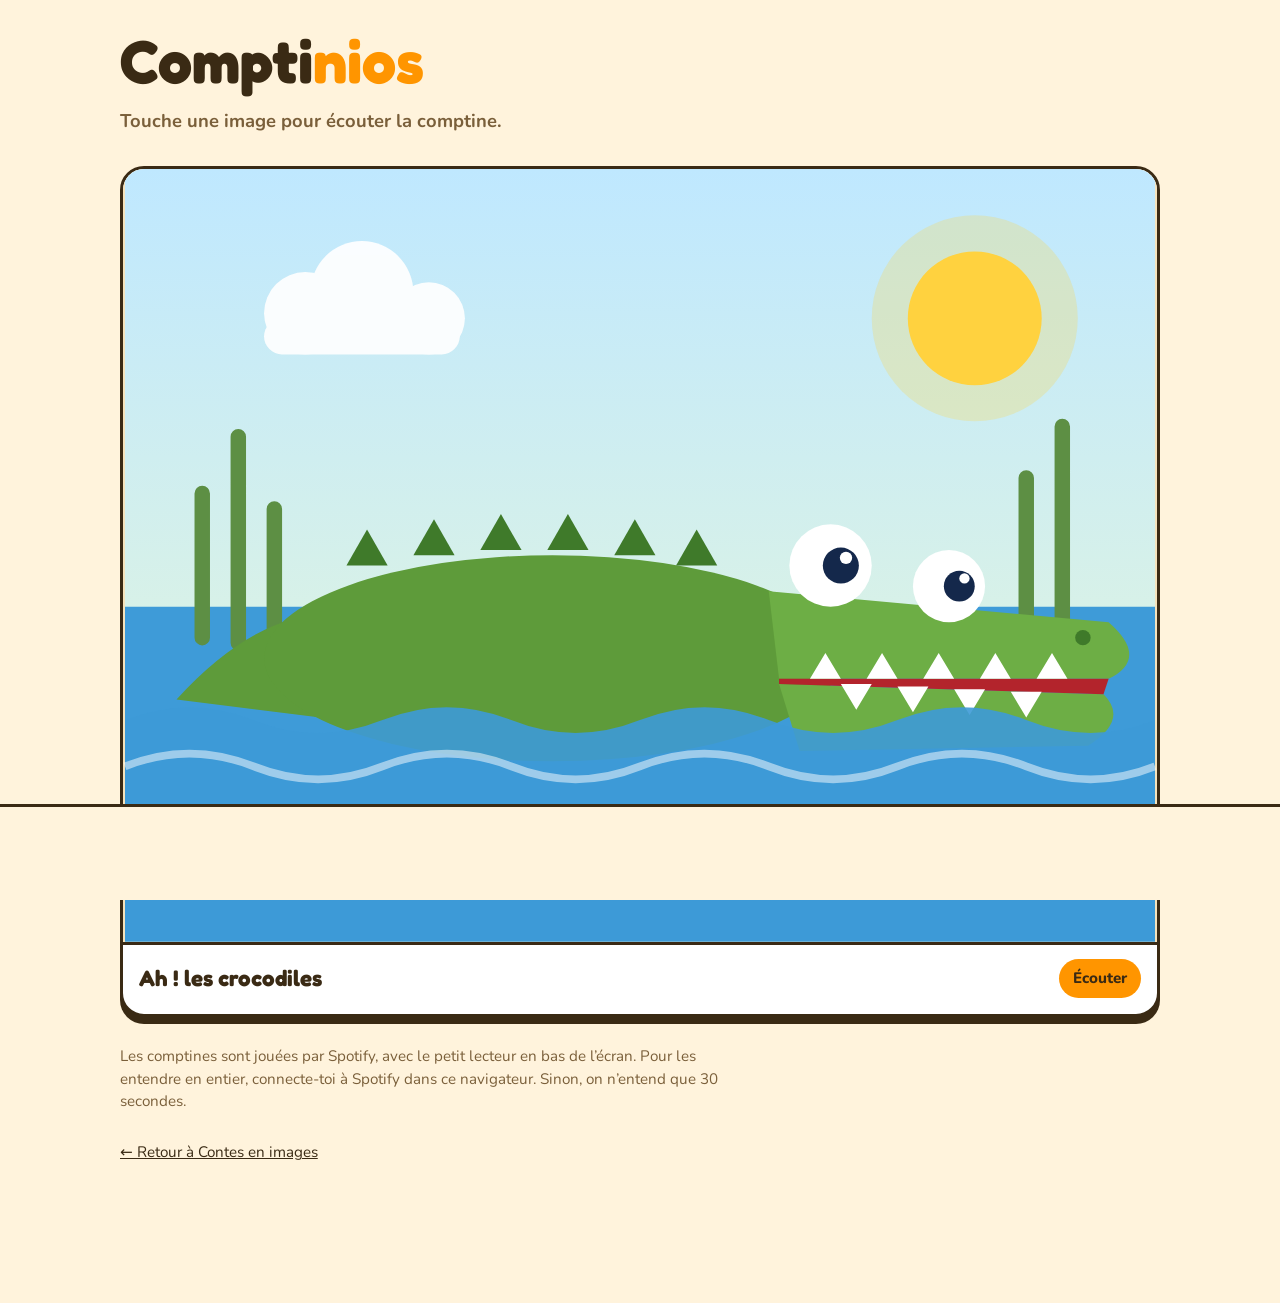
==== comptinios/index.html @ 2db014f0 "Comptinios : nouveau site de comptines (Ah ! les crocodiles) et lien depuis Contes en images Co-Auth" ====
<!doctype html>
<html lang="fr"><head><meta charset="utf-8"><meta name="viewport" content="width=device-width,initial-scale=1,viewport-fit=cover">
<title>Comptinios</title>
<link rel="preconnect" href="https://fonts.googleapis.com">
<link rel="preconnect" href="https://fonts.gstatic.com" crossorigin>
<link href="https://fonts.googleapis.com/css2?family=Fredoka:wght@500;600;700&family=Nunito:wght@500;700;800&display=swap" rel="stylesheet">
<link rel="stylesheet" href="style.css">
</head>
<body>

<main class="wrap">
  <header>
    <h1>Compti<span>nios</span></h1>
    <p class="lead">Touche une image pour écouter la comptine.</p>
  </header>
  <ul class="shelf" id="shelf"></ul>
  <p class="foot">Les comptines sont jouées par Spotify, avec le petit lecteur en bas de l’écran. Pour les entendre en entier, connecte-toi à Spotify dans ce navigateur. Sinon, on n’entend que 30 secondes.</p>
  <p class="foot"><a href="../">← Retour à Contes en images</a></p>
</main>

<section class="stage" id="stage" role="dialog" aria-modal="true" aria-labelledby="stTitle" hidden>
  <div class="stage-in">
    <div class="stage-bar">
      <h2 id="stTitle"></h2>
      <button class="btn" id="close" type="button">Fermer</button>
    </div>
    <div class="frame" id="frame">
      <div class="art" id="art"></div>
      <div class="progress">
        <span class="t" id="elapsed">0:00</span>
        <div class="bar" id="bar" role="progressbar" aria-label="Avancement de la comptine" aria-valuemin="0" aria-valuemax="100" aria-valuenow="0"><div class="fill" id="fill"></div></div>
        <span class="t" id="remain">−0:00</span>
      </div>
    </div>
    <p class="note" id="note" aria-live="polite"></p>
    <div class="controls">
      <button class="btn main" id="toggle" type="button">Écouter</button>
    </div>
  </div>
</section>

<div class="spotify" id="spotify" aria-label="Lecteur Spotify"><div id="embed"></div></div>

<script src="app.js"></script>
<script src="https://open.spotify.com/embed/iframe-api/v1" async></script>
</body></html>
---- comptinios/style.css ----
/* Comptinios : une étagère de grosses cartes-images ; au clic, l'image s'affiche en grand avec la barre de progression
   (trait blanc qui se remplit d'orange) et le lecteur Spotify reste en bas de l'écran. */
:root {
  --bg: #FFF3DC; --surface: #FFFFFF; --ink: #3A2A14; --muted: #7A5F3A; --edge: #3A2A14;
  --accent: #FF9500; --accent-ink: #3A2A14; --empty: #F6E3BC;
  --font-display: "Fredoka", "Trebuchet MS", "Segoe UI", system-ui, sans-serif;
  --font-body: "Nunito", "Segoe UI", system-ui, sans-serif;
  --spotify-h: 96px;
}
@media (prefers-color-scheme: dark) {
  :root:not([data-theme="light"]) {
    --bg: #2A1E0E; --surface: #3B2A14; --ink: #FFF3DC; --muted: #D8BE92; --edge: #D8A55C; --accent: #FFA832; --accent-ink: #2A1E0E; --empty: #4A3519;
    color-scheme: dark;
  }
}
* { box-sizing: border-box; }
body {
  margin: 0; background: var(--bg); color: var(--ink);
  font-family: var(--font-body); font-size: 18px; line-height: 1.5;
  padding: 28px 16px calc(var(--spotify-h) + 28px);
}
.wrap { max-width: 1040px; margin-inline: auto; }
h1, h2 { font-family: var(--font-display); font-weight: 700; margin: 0; line-height: 1.1; text-wrap: balance; }
h1 { font-size: clamp(2.2rem, 7vw, 3.8rem); }
h1 span { color: var(--accent); }
.lead { margin: 12px 0 0; font-size: 1.15rem; color: var(--muted); font-weight: 700; }
a { color: var(--ink); }

.shelf { list-style: none; margin: 32px 0 0; padding: 0; display: grid; gap: 28px 24px; grid-template-columns: repeat(auto-fit, minmax(min(100%, 280px), 1fr)); }
.card {
  display: block; width: 100%; text-align: left; font: inherit; color: inherit; cursor: pointer;
  background: var(--surface); border: 3px solid var(--edge); border-radius: 24px; padding: 0; overflow: hidden;
  box-shadow: 0 7px 0 var(--edge); transition: transform .18s ease, box-shadow .18s ease;
}
.card:hover { transform: translateY(-4px) rotate(-.6deg); box-shadow: 0 11px 0 var(--edge); }
.card:active { transform: translateY(4px); box-shadow: 0 3px 0 var(--edge); }
.card:focus-visible, button:focus-visible { outline: 4px solid var(--accent); outline-offset: 3px; }
.card .pic { display: block; aspect-ratio: 4 / 3; border-bottom: 3px solid var(--edge); background: var(--empty); }
.card .pic svg, .art svg { display: block; width: 100%; height: 100%; }
.card .meta { display: flex; align-items: center; justify-content: space-between; gap: 12px; padding: 14px 16px 16px; }
.card h2 { font-size: 1.4rem; min-width: 0; }
.chip { flex: none; display: inline-flex; align-items: center; padding: 8px 14px; border-radius: 999px; background: var(--accent); color: var(--accent-ink); font-weight: 800; font-size: .95rem; white-space: nowrap; }
.foot { margin-top: 28px; color: var(--muted); font-size: .95rem; max-width: 40em; }

.stage {
  position: fixed; inset: 0; z-index: 10; background: var(--bg); overflow-y: auto;
  padding: calc(env(safe-area-inset-top, 0px) + 12px) 16px calc(var(--spotify-h) + 16px);
}
.stage-in { max-width: 820px; margin-inline: auto; display: flex; flex-direction: column; gap: 14px; }
.stage-bar { display: flex; align-items: center; justify-content: space-between; gap: 12px; }
.stage-bar h2 { font-size: clamp(1.2rem, 4vw, 1.7rem); min-width: 0; }
.btn {
  font: inherit; font-weight: 800; cursor: pointer; display: inline-flex; align-items: center; justify-content: center;
  min-height: 52px; padding: 10px 22px; border-radius: 999px; border: 3px solid var(--edge);
  background: var(--surface); color: var(--ink); box-shadow: 0 4px 0 var(--edge);
}
.btn:active { transform: translateY(3px); box-shadow: 0 1px 0 var(--edge); }
.btn.main { background: var(--accent); color: var(--accent-ink); font-size: 1.1rem; min-width: 170px; }
.frame {
  position: relative; width: min(100%, calc(56vh * 4 / 3)); aspect-ratio: 4 / 3; margin-inline: auto;
  border: 3px solid var(--edge); border-radius: 24px; overflow: hidden; background: var(--empty); box-shadow: 0 7px 0 var(--edge);
}
.art { position: absolute; inset: 0; }
.progress {
  position: absolute; left: 0; right: 0; bottom: 0; display: flex; align-items: center; gap: 10px; padding: 26px 14px 12px;
  background: linear-gradient(to bottom, transparent, rgba(0, 0, 0, .5));
}
.progress .t { flex: none; min-width: 3.1em; color: #fff; font-family: var(--font-display); font-weight: 600; font-size: 1rem; text-shadow: 0 1px 3px rgba(0, 0, 0, .6); font-variant-numeric: tabular-nums; }
.progress .t:last-child { text-align: right; }
.bar { flex: 1; height: 8px; border-radius: 999px; background: #fff; overflow: hidden; }
.fill { height: 100%; width: 0; background: #FF8A00; border-radius: 999px; }
.note { margin: 0; min-height: 1.5em; text-align: center; color: var(--muted); font-weight: 700; font-size: .95rem; }
.controls { display: flex; justify-content: center; gap: 14px; }

/* Lecteur Spotify : toujours visible en bas de l'écran (nécessaire pour la connexion et la musique) */
.spotify {
  position: fixed; left: 0; right: 0; bottom: 0; z-index: 20; height: var(--spotify-h);
  padding: 8px 12px calc(env(safe-area-inset-bottom, 0px) + 8px); background: var(--bg); border-top: 3px solid var(--edge);
}
.spotify iframe { display: block; width: 100%; border: 0; border-radius: 12px; }
@media (prefers-reduced-motion: reduce) { .card { transition: none; } }
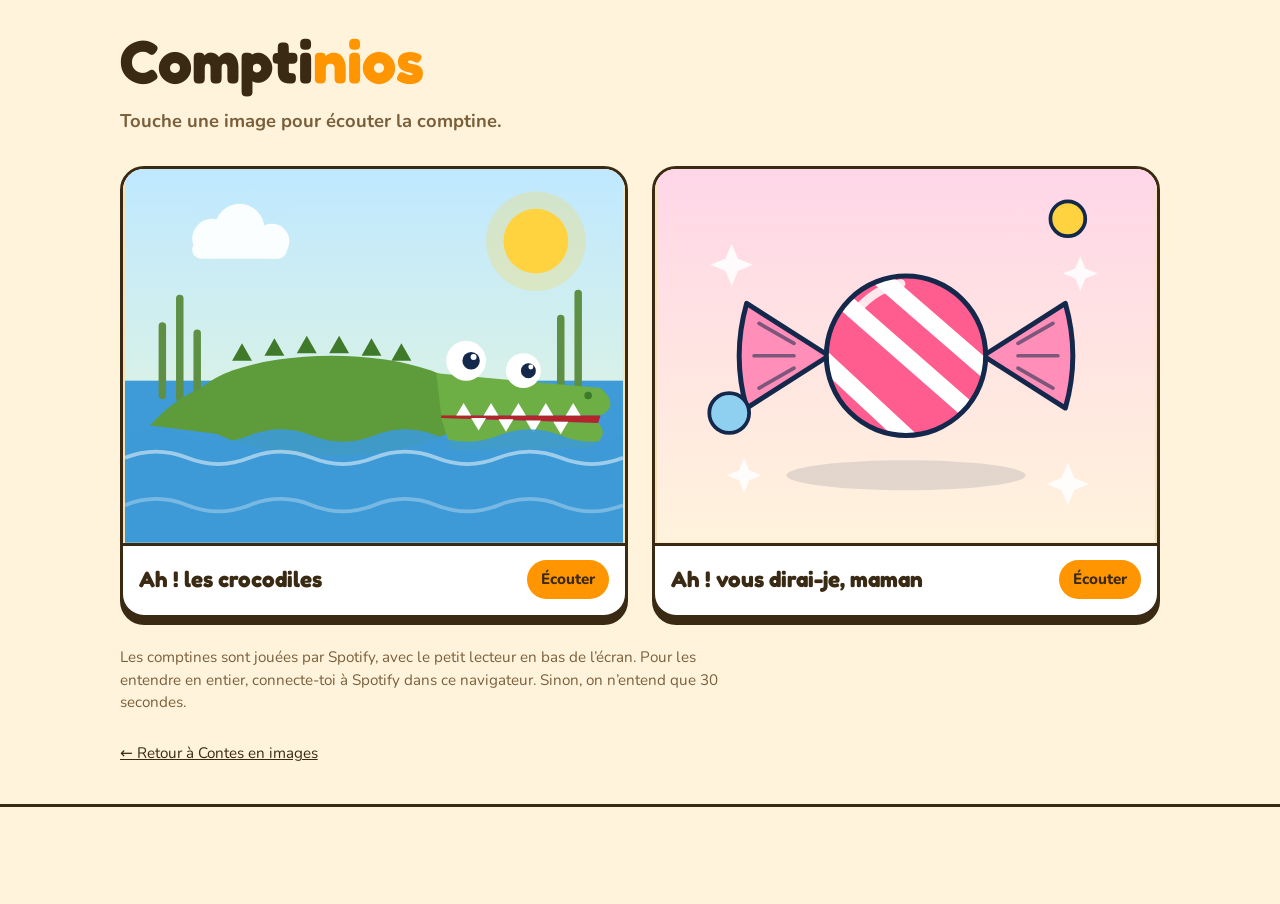
==== commit e512c486: "Mise à jour du site (2026-11-22 10:19) : Comptinios avec deux comptines, voyage en Asie Co-Authored-" ====
--- a/comptinios/index.html
+++ b/comptinios/index.html
@@ -4,7 +4,7 @@
 <link rel="preconnect" href="https://fonts.googleapis.com">
 <link rel="preconnect" href="https://fonts.gstatic.com" crossorigin>
 <link href="https://fonts.googleapis.com/css2?family=Fredoka:wght@500;600;700&family=Nunito:wght@500;700;800&display=swap" rel="stylesheet">
-<link rel="stylesheet" href="style.css">
+<link rel="stylesheet" href="style.css?v=202611221019">
 </head>
 <body>
 
@@ -41,6 +41,6 @@
 
 <div class="spotify" id="spotify" aria-label="Lecteur Spotify"><div id="embed"></div></div>
 
-<script src="app.js"></script>
+<script src="app.js?v=202611221019"></script>
 <script src="https://open.spotify.com/embed/iframe-api/v1" async></script>
 </body></html>
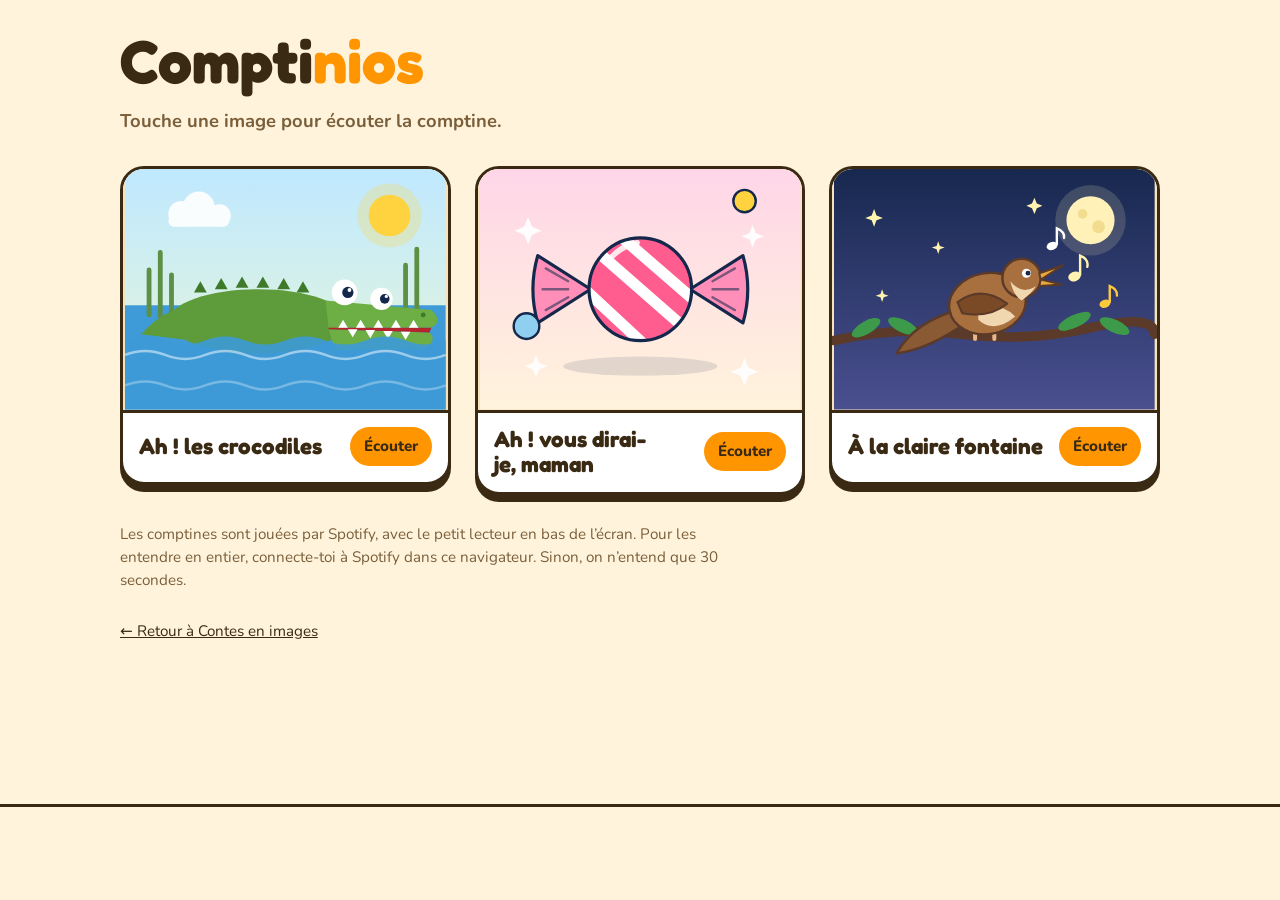
==== commit 5f6f1970: "Publie : mise à jour 2026-11-25 16:36 Co-Authored-By: Claude Sonnet 5.5 <noreply@anthropic.com> Clau" ====
--- a/comptinios/index.html
+++ b/comptinios/index.html
@@ -4,7 +4,7 @@
 <link rel="preconnect" href="https://fonts.googleapis.com">
 <link rel="preconnect" href="https://fonts.gstatic.com" crossorigin>
 <link href="https://fonts.googleapis.com/css2?family=Fredoka:wght@500;600;700&family=Nunito:wght@500;700;800&display=swap" rel="stylesheet">
-<link rel="stylesheet" href="style.css?v=202611221019">
+<link rel="stylesheet" href="style.css?v=202611251636">
 </head>
 <body>
 
@@ -41,6 +41,6 @@
 
 <div class="spotify" id="spotify" aria-label="Lecteur Spotify"><div id="embed"></div></div>
 
-<script src="app.js?v=202611221019"></script>
+<script src="app.js?v=202611251636"></script>
 <script src="https://open.spotify.com/embed/iframe-api/v1" async></script>
 </body></html>
